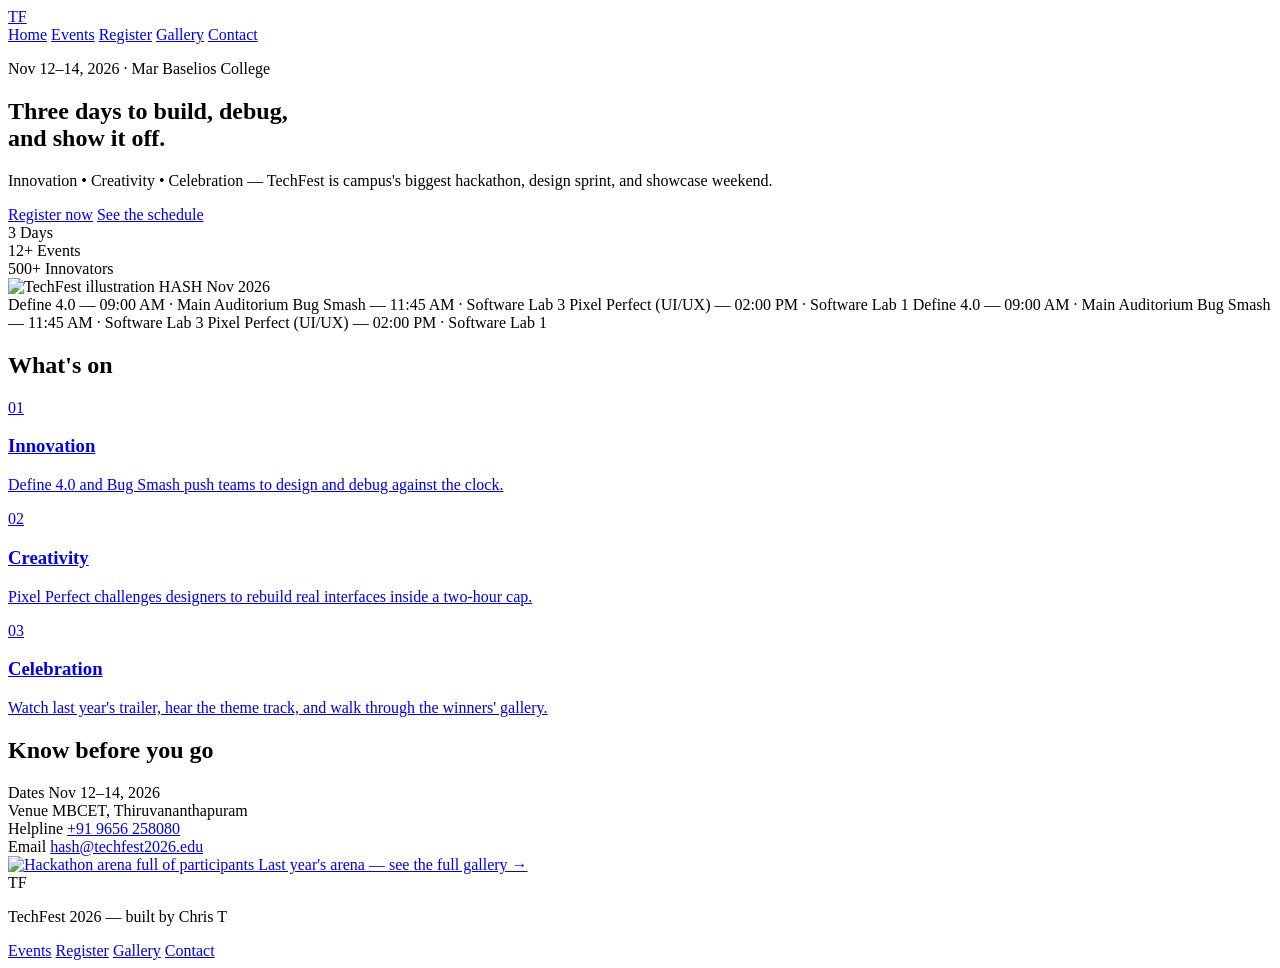
==== index.html @ 4d7309ef "Add files via upload" ====
<!DOCTYPE html>
<html lang="en">
<head>
  <meta charset="UTF-8" />
  <meta name="viewport" content="width=device-width, initial-scale=1.0" />
  <title>TechFest 2026</title>
  <link rel="stylesheet" href="css/style.css" />
</head>
<body>
  <div id="loader" class="loader" role="status" aria-live="polite">
    <div class="loader-mark">
      <svg viewBox="0 0 24 24" class="loader-svg" aria-hidden="true">
        <path d="M12 2 2 7l10 5 10-5-10-5Zm-10 10 10 5 10-5M2 12l10 5 10-5"></path>
      </svg>
    </div>
    <div class="loader-tag">TechFest 2026</div>
    <div class="loader-bar"><span class="loader-bar-fill"></span></div>
    <div class="loader-pct"><span class="loader-pct-num">0</span>%</div>
  </div>
  <script>document.documentElement.classList.add('is-loading');</script>

  <div class="container">
    <header class="topbar">
      <div class="brand">
        <a href="#" class="logo-link" aria-label="TechFest home">
          <span class="logo">TF</span>
        </a>
      </div>
      <nav class="nav-links">
        <a href="#home" class="active">Home</a>
        <a href="events.html">Events</a>
        <a href="register.html">Register</a>
        <a href="gallery.html">Gallery</a>
        <a href="contact.html">Contact</a>
      </nav>
    </header>

    <main>
      <section class="hero" id="home">
        <div class="hero-copy" data-reveal>
          <p class="eyebrow">Nov 12&ndash;14, 2026 &middot; Mar Baselios College</p>
          <h1>Three days to build, debug,<br />and show it off.</h1>
          <p class="hero-sub">Innovation &bull; Creativity &bull; Celebration &mdash; TechFest is campus's biggest hackathon, design sprint, and showcase weekend.</p>
          <div class="hero-cta">
            <a href="register.html" class="btn-stamp">Register now</a>
            <a href="events.html" class="btn-ghost">See the schedule</a>
          </div>
          <div class="hero-stats" data-reveal>
            <div class="stat">
              <span class="stat-num">3</span>
              <span class="stat-label">Days</span>
            </div>
            <div class="stat">
              <span class="stat-num">12+</span>
              <span class="stat-label">Events</span>
            </div>
            <div class="stat">
              <span class="stat-num">500+</span>
              <span class="stat-label">Innovators</span>
            </div>
          </div>
        </div>
        <div class="hero-art" data-reveal>
          <div class="hero-art-frame">
            <span class="frame-corner tl" aria-hidden="true"></span>
            <span class="frame-corner tr" aria-hidden="true"></span>
            <span class="frame-corner bl" aria-hidden="true"></span>
            <span class="frame-corner br" aria-hidden="true"></span>
            <div class="hero-art-texture" aria-hidden="true"></div>
            <img src="media/sampl.svg" alt="TechFest illustration" class="hero-logo" />
            <span class="hero-art-year">HASH</span>
            <span class="hero-art-tag">Nov 2026</span>
          </div>
        </div>
      </section>

      <section class="ticker" aria-label="Event schedule preview" data-reveal>
        <div class="ticker-track">
          <span>Define 4.0 &mdash; 09:00 AM &middot; Main Auditorium</span>
          <span>Bug Smash &mdash; 11:45 AM &middot; Software Lab 3</span>
          <span>Pixel Perfect (UI/UX) &mdash; 02:00 PM &middot; Software Lab 1</span>
          <span>Define 4.0 &mdash; 09:00 AM &middot; Main Auditorium</span>
          <span>Bug Smash &mdash; 11:45 AM &middot; Software Lab 3</span>
          <span>Pixel Perfect (UI/UX) &mdash; 02:00 PM &middot; Software Lab 1</span>
        </div>
      </section>

      <section class="placeholder-section" id="highlights">
        <h2 class="section-label" data-reveal>What's on</h2>
        <div class="pillar-grid">
          <a class="pillar" href="events.html" data-reveal>
            <span class="pillar-num">01</span>
            <h3>Innovation</h3>
            <p>Define 4.0 and Bug Smash push teams to design and debug against the clock.</p>
          </a>
          <a class="pillar" href="events.html" data-reveal>
            <span class="pillar-num">02</span>
            <h3>Creativity</h3>
            <p>Pixel Perfect challenges designers to rebuild real interfaces inside a two-hour cap.</p>
          </a>
          <a class="pillar" href="gallery.html" data-reveal>
            <span class="pillar-num">03</span>
            <h3>Celebration</h3>
            <p>Watch last year's trailer, hear the theme track, and walk through the winners' gallery.</p>
          </a>
        </div>
      </section>

      <section class="placeholder-section" id="announcements">
        <h2 class="section-label" data-reveal>Know before you go</h2>
        <div class="info-strip" data-reveal>
          <div class="info-item">
            <span class="info-label">Dates</span>
            <span class="info-value">Nov 12&ndash;14, 2026</span>
          </div>
          <div class="info-item">
            <span class="info-label">Venue</span>
            <span class="info-value">MBCET, Thiruvananthapuram</span>
          </div>
          <div class="info-item">
            <span class="info-label">Helpline</span>
            <span class="info-value"><a href="tel:+919656258080">+91 9656 258080</a></span>
          </div>
          <div class="info-item">
            <span class="info-label">Email</span>
            <span class="info-value"><a href="mailto:hash@techfest2026.edu">hash@techfest2026.edu</a></span>
          </div>
        </div>

        <a class="preview-card" href="gallery.html" data-reveal>
          <img src="image/event1.jpg" alt="Hackathon arena full of participants" />
          <span class="preview-caption">Last year's arena &mdash; see the full gallery &rarr;</span>
        </a>
      </section>
    </main>

    <footer id="contact" data-reveal>
      <div class="footer-row">
        <span class="logo logo--sm">TF</span>
        <p>TechFest 2026 &mdash; built by Chris T</p>
        <nav class="footer-links">
          <a href="events.html">Events</a>
          <a href="register.html">Register</a>
          <a href="gallery.html">Gallery</a>
          <a href="contact.html">Contact</a>
        </nav>
      </div>
    </footer>
  </div>

  <script>
    (function () {
      var reduceMotion = window.matchMedia('(prefers-reduced-motion: reduce)').matches;
      var loader = document.getElementById('loader');
      var fill = loader.querySelector('.loader-bar-fill');
      var pctNum = loader.querySelector('.loader-pct-num');
      var value = 0;

      function paint() {
        fill.style.width = value + '%';
        pctNum.textContent = Math.floor(value);
      }

      function bump() {
        if (value >= 92) return;
        value = Math.min(92, value + Math.random() * 16 + 5);
        paint();
        setTimeout(bump, reduceMotion ? 0 : 110 + Math.random() * 170);
      }
      bump();

      function finish() {
        value = 100;
        paint();
        setTimeout(function () {
          loader.classList.add('is-done');
          document.documentElement.classList.remove('is-loading');
          document.documentElement.classList.add('is-loaded');
          loader.addEventListener('transitionend', function handler() {
            loader.remove();
            loader.removeEventListener('transitionend', handler);
          });
          setTimeout(function () {
            if (loader.parentNode) loader.remove();
          }, 900);
        }, reduceMotion ? 0 : 250);
      }

      if (document.readyState === 'complete') {
        finish();
      } else {
        window.addEventListener('load', finish);
      }
      setTimeout(finish, 3200);
    })();

    (function () {
      var els = document.querySelectorAll('[data-reveal]');
      var reduceMotion = window.matchMedia('(prefers-reduced-motion: reduce)').matches;

      if (!('IntersectionObserver' in window) || reduceMotion) {
        els.forEach(function (el) { el.classList.add('is-visible'); });
        return;
      }

      var obs = new IntersectionObserver(function (entries) {
        entries.forEach(function (entry) {
          if (entry.isIntersecting) {
            entry.target.classList.add('is-visible');
            obs.unobserve(entry.target);
          }
        });
      }, { threshold: 0.15 });

      els.forEach(function (el) { obs.observe(el); });
    })();
  </script>
</body>
</html>
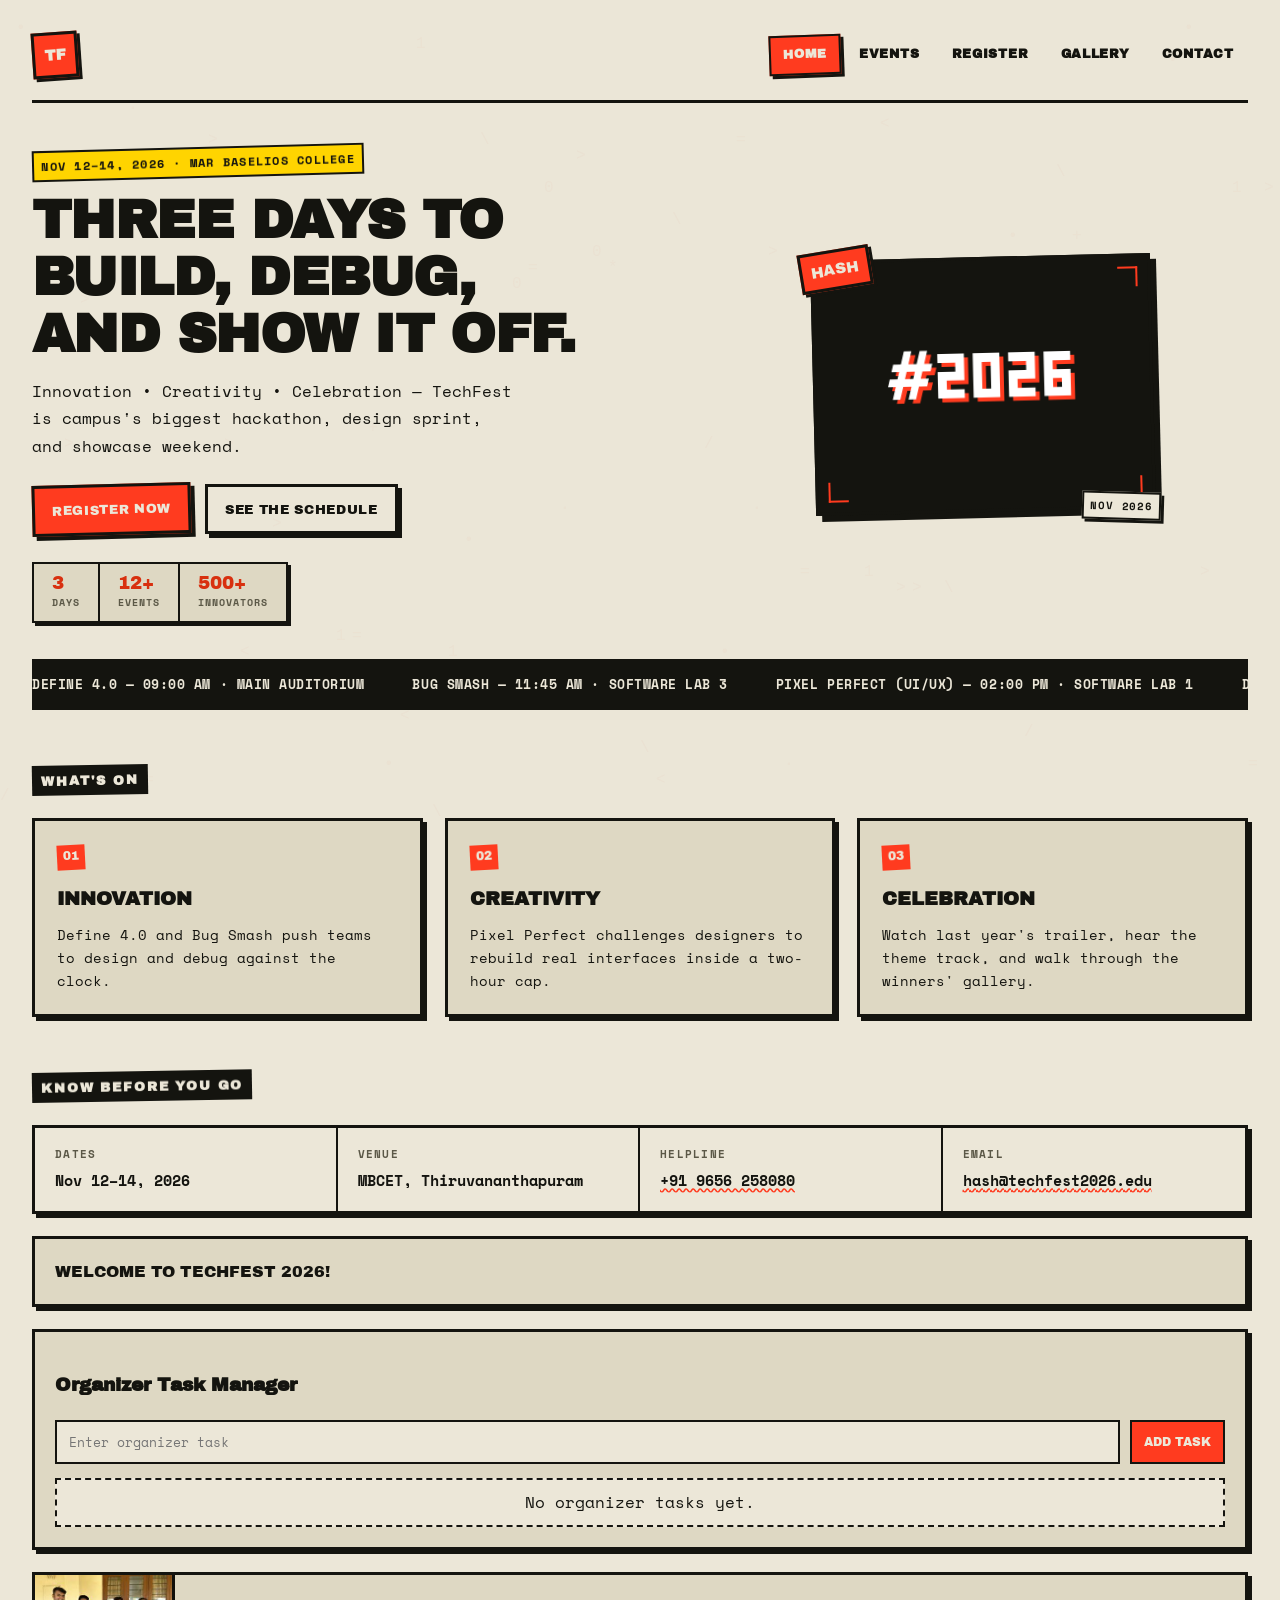
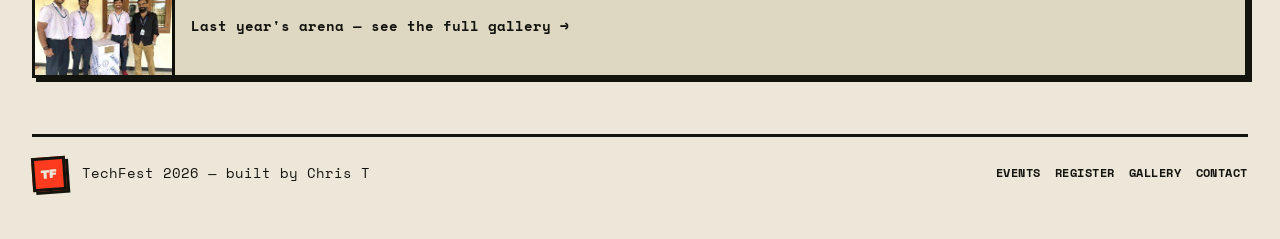
==== commit 25d59af3: "Add Experiment 2 enhancements Co-authored-by: Copilot <223556219+Copilot@users.noreply.github.com>" ====
--- a/index.html
+++ b/index.html
@@ -1,219 +1,233 @@
-<!DOCTYPE html>
-<html lang="en">
-<head>
-  <meta charset="UTF-8" />
-  <meta name="viewport" content="width=device-width, initial-scale=1.0" />
-  <title>TechFest 2026</title>
-  <link rel="stylesheet" href="css/style.css" />
-</head>
-<body>
-  <div id="loader" class="loader" role="status" aria-live="polite">
-    <div class="loader-mark">
-      <svg viewBox="0 0 24 24" class="loader-svg" aria-hidden="true">
-        <path d="M12 2 2 7l10 5 10-5-10-5Zm-10 10 10 5 10-5M2 12l10 5 10-5"></path>
-      </svg>
-    </div>
-    <div class="loader-tag">TechFest 2026</div>
-    <div class="loader-bar"><span class="loader-bar-fill"></span></div>
-    <div class="loader-pct"><span class="loader-pct-num">0</span>%</div>
-  </div>
-  <script>document.documentElement.classList.add('is-loading');</script>
-
-  <div class="container">
-    <header class="topbar">
-      <div class="brand">
-        <a href="#" class="logo-link" aria-label="TechFest home">
-          <span class="logo">TF</span>
-        </a>
-      </div>
-      <nav class="nav-links">
-        <a href="#home" class="active">Home</a>
-        <a href="events.html">Events</a>
-        <a href="register.html">Register</a>
-        <a href="gallery.html">Gallery</a>
-        <a href="contact.html">Contact</a>
-      </nav>
-    </header>
-
-    <main>
-      <section class="hero" id="home">
-        <div class="hero-copy" data-reveal>
-          <p class="eyebrow">Nov 12&ndash;14, 2026 &middot; Mar Baselios College</p>
-          <h1>Three days to build, debug,<br />and show it off.</h1>
-          <p class="hero-sub">Innovation &bull; Creativity &bull; Celebration &mdash; TechFest is campus's biggest hackathon, design sprint, and showcase weekend.</p>
-          <div class="hero-cta">
-            <a href="register.html" class="btn-stamp">Register now</a>
-            <a href="events.html" class="btn-ghost">See the schedule</a>
-          </div>
-          <div class="hero-stats" data-reveal>
-            <div class="stat">
-              <span class="stat-num">3</span>
-              <span class="stat-label">Days</span>
-            </div>
-            <div class="stat">
-              <span class="stat-num">12+</span>
-              <span class="stat-label">Events</span>
-            </div>
-            <div class="stat">
-              <span class="stat-num">500+</span>
-              <span class="stat-label">Innovators</span>
-            </div>
-          </div>
-        </div>
-        <div class="hero-art" data-reveal>
-          <div class="hero-art-frame">
-            <span class="frame-corner tl" aria-hidden="true"></span>
-            <span class="frame-corner tr" aria-hidden="true"></span>
-            <span class="frame-corner bl" aria-hidden="true"></span>
-            <span class="frame-corner br" aria-hidden="true"></span>
-            <div class="hero-art-texture" aria-hidden="true"></div>
-            <img src="media/sampl.svg" alt="TechFest illustration" class="hero-logo" />
-            <span class="hero-art-year">HASH</span>
-            <span class="hero-art-tag">Nov 2026</span>
-          </div>
-        </div>
-      </section>
-
-      <section class="ticker" aria-label="Event schedule preview" data-reveal>
-        <div class="ticker-track">
-          <span>Define 4.0 &mdash; 09:00 AM &middot; Main Auditorium</span>
-          <span>Bug Smash &mdash; 11:45 AM &middot; Software Lab 3</span>
-          <span>Pixel Perfect (UI/UX) &mdash; 02:00 PM &middot; Software Lab 1</span>
-          <span>Define 4.0 &mdash; 09:00 AM &middot; Main Auditorium</span>
-          <span>Bug Smash &mdash; 11:45 AM &middot; Software Lab 3</span>
-          <span>Pixel Perfect (UI/UX) &mdash; 02:00 PM &middot; Software Lab 1</span>
-        </div>
-      </section>
-
-      <section class="placeholder-section" id="highlights">
-        <h2 class="section-label" data-reveal>What's on</h2>
-        <div class="pillar-grid">
-          <a class="pillar" href="events.html" data-reveal>
-            <span class="pillar-num">01</span>
-            <h3>Innovation</h3>
-            <p>Define 4.0 and Bug Smash push teams to design and debug against the clock.</p>
-          </a>
-          <a class="pillar" href="events.html" data-reveal>
-            <span class="pillar-num">02</span>
-            <h3>Creativity</h3>
-            <p>Pixel Perfect challenges designers to rebuild real interfaces inside a two-hour cap.</p>
-          </a>
-          <a class="pillar" href="gallery.html" data-reveal>
-            <span class="pillar-num">03</span>
-            <h3>Celebration</h3>
-            <p>Watch last year's trailer, hear the theme track, and walk through the winners' gallery.</p>
-          </a>
-        </div>
-      </section>
-
-      <section class="placeholder-section" id="announcements">
-        <h2 class="section-label" data-reveal>Know before you go</h2>
-        <div class="info-strip" data-reveal>
-          <div class="info-item">
-            <span class="info-label">Dates</span>
-            <span class="info-value">Nov 12&ndash;14, 2026</span>
-          </div>
-          <div class="info-item">
-            <span class="info-label">Venue</span>
-            <span class="info-value">MBCET, Thiruvananthapuram</span>
-          </div>
-          <div class="info-item">
-            <span class="info-label">Helpline</span>
-            <span class="info-value"><a href="tel:+919656258080">+91 9656 258080</a></span>
-          </div>
-          <div class="info-item">
-            <span class="info-label">Email</span>
-            <span class="info-value"><a href="mailto:hash@techfest2026.edu">hash@techfest2026.edu</a></span>
-          </div>
-        </div>
-
-        <a class="preview-card" href="gallery.html" data-reveal>
-          <img src="image/event1.jpg" alt="Hackathon arena full of participants" />
-          <span class="preview-caption">Last year's arena &mdash; see the full gallery &rarr;</span>
-        </a>
-      </section>
-    </main>
-
-    <footer id="contact" data-reveal>
-      <div class="footer-row">
-        <span class="logo logo--sm">TF</span>
-        <p>TechFest 2026 &mdash; built by Chris T</p>
-        <nav class="footer-links">
-          <a href="events.html">Events</a>
-          <a href="register.html">Register</a>
-          <a href="gallery.html">Gallery</a>
-          <a href="contact.html">Contact</a>
-        </nav>
-      </div>
-    </footer>
-  </div>
-
-  <script>
-    (function () {
-      var reduceMotion = window.matchMedia('(prefers-reduced-motion: reduce)').matches;
-      var loader = document.getElementById('loader');
-      var fill = loader.querySelector('.loader-bar-fill');
-      var pctNum = loader.querySelector('.loader-pct-num');
-      var value = 0;
-
-      function paint() {
-        fill.style.width = value + '%';
-        pctNum.textContent = Math.floor(value);
-      }
-
-      function bump() {
-        if (value >= 92) return;
-        value = Math.min(92, value + Math.random() * 16 + 5);
-        paint();
-        setTimeout(bump, reduceMotion ? 0 : 110 + Math.random() * 170);
-      }
-      bump();
-
-      function finish() {
-        value = 100;
-        paint();
-        setTimeout(function () {
-          loader.classList.add('is-done');
-          document.documentElement.classList.remove('is-loading');
-          document.documentElement.classList.add('is-loaded');
-          loader.addEventListener('transitionend', function handler() {
-            loader.remove();
-            loader.removeEventListener('transitionend', handler);
-          });
-          setTimeout(function () {
-            if (loader.parentNode) loader.remove();
-          }, 900);
-        }, reduceMotion ? 0 : 250);
-      }
-
-      if (document.readyState === 'complete') {
-        finish();
-      } else {
-        window.addEventListener('load', finish);
-      }
-      setTimeout(finish, 3200);
-    })();
-
-    (function () {
-      var els = document.querySelectorAll('[data-reveal]');
-      var reduceMotion = window.matchMedia('(prefers-reduced-motion: reduce)').matches;
-
-      if (!('IntersectionObserver' in window) || reduceMotion) {
-        els.forEach(function (el) { el.classList.add('is-visible'); });
-        return;
-      }
-
-      var obs = new IntersectionObserver(function (entries) {
-        entries.forEach(function (entry) {
-          if (entry.isIntersecting) {
-            entry.target.classList.add('is-visible');
-            obs.unobserve(entry.target);
-          }
-        });
-      }, { threshold: 0.15 });
-
-      els.forEach(function (el) { obs.observe(el); });
-    })();
-  </script>
-</body>
+<!DOCTYPE html>
+<html lang="en">
+<head>
+  <meta charset="UTF-8" />
+  <meta name="viewport" content="width=device-width, initial-scale=1.0" />
+  <title>TechFest 2026</title>
+  <link rel="stylesheet" href="css/style.css" />
+</head>
+<body>
+  <div id="loader" class="loader" role="status" aria-live="polite">
+    <div class="loader-mark">
+      <svg viewBox="0 0 24 24" class="loader-svg" aria-hidden="true">
+        <path d="M12 2 2 7l10 5 10-5-10-5Zm-10 10 10 5 10-5M2 12l10 5 10-5"></path>
+      </svg>
+    </div>
+    <div class="loader-tag">TechFest 2026</div>
+    <div class="loader-bar"><span class="loader-bar-fill"></span></div>
+    <div class="loader-pct"><span class="loader-pct-num">0</span>%</div>
+  </div>
+  <script>document.documentElement.classList.add('is-loading');</script>
+
+  <div class="container">
+    <header class="topbar">
+      <div class="brand">
+        <a href="#" class="logo-link" aria-label="TechFest home">
+          <span class="logo">TF</span>
+        </a>
+      </div>
+      <nav class="nav-links">
+        <a href="#home" class="active">Home</a>
+        <a href="events.html">Events</a>
+        <a href="register.html">Register</a>
+        <a href="gallery.html">Gallery</a>
+        <a href="contact.html">Contact</a>
+      </nav>
+    </header>
+
+    <main>
+      <section class="hero" id="home">
+        <div class="hero-copy" data-reveal>
+          <p class="eyebrow">Nov 12&ndash;14, 2026 &middot; Mar Baselios College</p>
+          <h1>Three days to build, debug,<br />and show it off.</h1>
+          <p class="hero-sub">Innovation &bull; Creativity &bull; Celebration &mdash; TechFest is campus's biggest hackathon, design sprint, and showcase weekend.</p>
+          <div class="hero-cta">
+            <a href="register.html" class="btn-stamp">Register now</a>
+            <a href="events.html" class="btn-ghost">See the schedule</a>
+          </div>
+          <div class="hero-stats" data-reveal>
+            <div class="stat">
+              <span class="stat-num">3</span>
+              <span class="stat-label">Days</span>
+            </div>
+            <div class="stat">
+              <span class="stat-num">12+</span>
+              <span class="stat-label">Events</span>
+            </div>
+            <div class="stat">
+              <span class="stat-num">500+</span>
+              <span class="stat-label">Innovators</span>
+            </div>
+          </div>
+        </div>
+        <div class="hero-art" data-reveal>
+          <div class="hero-art-frame">
+            <span class="frame-corner tl" aria-hidden="true"></span>
+            <span class="frame-corner tr" aria-hidden="true"></span>
+            <span class="frame-corner bl" aria-hidden="true"></span>
+            <span class="frame-corner br" aria-hidden="true"></span>
+            <div class="hero-art-texture" aria-hidden="true"></div>
+            <img src="media/sampl.svg" alt="TechFest illustration" class="hero-logo" />
+            <span class="hero-art-year">HASH</span>
+            <span class="hero-art-tag">Nov 2026</span>
+          </div>
+        </div>
+      </section>
+
+      <section class="ticker" aria-label="Event schedule preview" data-reveal>
+        <div class="ticker-track">
+          <span>Define 4.0 &mdash; 09:00 AM &middot; Main Auditorium</span>
+          <span>Bug Smash &mdash; 11:45 AM &middot; Software Lab 3</span>
+          <span>Pixel Perfect (UI/UX) &mdash; 02:00 PM &middot; Software Lab 1</span>
+          <span>Define 4.0 &mdash; 09:00 AM &middot; Main Auditorium</span>
+          <span>Bug Smash &mdash; 11:45 AM &middot; Software Lab 3</span>
+          <span>Pixel Perfect (UI/UX) &mdash; 02:00 PM &middot; Software Lab 1</span>
+        </div>
+      </section>
+
+      <section class="placeholder-section" id="highlights">
+        <h2 class="section-label" data-reveal>What's on</h2>
+        <div class="pillar-grid">
+          <a class="pillar" href="events.html" data-reveal>
+            <span class="pillar-num">01</span>
+            <h3>Innovation</h3>
+            <p>Define 4.0 and Bug Smash push teams to design and debug against the clock.</p>
+          </a>
+          <a class="pillar" href="events.html" data-reveal>
+            <span class="pillar-num">02</span>
+            <h3>Creativity</h3>
+            <p>Pixel Perfect challenges designers to rebuild real interfaces inside a two-hour cap.</p>
+          </a>
+          <a class="pillar" href="gallery.html" data-reveal>
+            <span class="pillar-num">03</span>
+            <h3>Celebration</h3>
+            <p>Watch last year's trailer, hear the theme track, and walk through the winners' gallery.</p>
+          </a>
+        </div>
+      </section>
+
+      <section class="placeholder-section" id="announcements">
+        <h2 class="section-label" data-reveal>Know before you go</h2>
+        <div class="info-strip" data-reveal>
+          <div class="info-item">
+            <span class="info-label">Dates</span>
+            <span class="info-value">Nov 12&ndash;14, 2026</span>
+          </div>
+          <div class="info-item">
+            <span class="info-label">Venue</span>
+            <span class="info-value">MBCET, Thiruvananthapuram</span>
+          </div>
+          <div class="info-item">
+            <span class="info-label">Helpline</span>
+            <span class="info-value"><a href="tel:+919656258080">+91 9656 258080</a></span>
+          </div>
+          <div class="info-item">
+            <span class="info-label">Email</span>
+            <span class="info-value"><a href="mailto:hash@techfest2026.edu">hash@techfest2026.edu</a></span>
+          </div>
+        </div>
+
+        <div class="welcome-card" data-reveal>
+          <p id="welcomeMessage" class="welcome-message">Welcome to TechFest 2026!</p>
+        </div>
+
+        <section class="task-manager" id="taskManager" data-reveal>
+          <h3>Organizer Task Manager</h3>
+          <div class="task-input-row">
+            <input type="text" id="taskInput" placeholder="Enter organizer task" />
+            <button type="button" id="addTask">Add Task</button>
+          </div>
+          <ul id="taskList" class="task-list"></ul>
+        </section>
+
+        <a class="preview-card" href="gallery.html" data-reveal>
+          <img src="image/event1.jpg" alt="Hackathon arena full of participants" />
+          <span class="preview-caption">Last year's arena &mdash; see the full gallery &rarr;</span>
+        </a>
+      </section>
+    </main>
+
+    <footer id="contact" data-reveal>
+      <div class="footer-row">
+        <span class="logo logo--sm">TF</span>
+        <p>TechFest 2026 &mdash; built by Chris T</p>
+        <nav class="footer-links">
+          <a href="events.html">Events</a>
+          <a href="register.html">Register</a>
+          <a href="gallery.html">Gallery</a>
+          <a href="contact.html">Contact</a>
+        </nav>
+      </div>
+    </footer>
+  </div>
+
+  <script src="js/app.js"></script>
+  <script>
+    (function () {
+      var reduceMotion = window.matchMedia('(prefers-reduced-motion: reduce)').matches;
+      var loader = document.getElementById('loader');
+      var fill = loader.querySelector('.loader-bar-fill');
+      var pctNum = loader.querySelector('.loader-pct-num');
+      var value = 0;
+
+      function paint() {
+        fill.style.width = value + '%';
+        pctNum.textContent = Math.floor(value);
+      }
+
+      function bump() {
+        if (value >= 92) return;
+        value = Math.min(92, value + Math.random() * 16 + 5);
+        paint();
+        setTimeout(bump, reduceMotion ? 0 : 110 + Math.random() * 170);
+      }
+      bump();
+
+      function finish() {
+        value = 100;
+        paint();
+        setTimeout(function () {
+          loader.classList.add('is-done');
+          document.documentElement.classList.remove('is-loading');
+          document.documentElement.classList.add('is-loaded');
+          loader.addEventListener('transitionend', function handler() {
+            loader.remove();
+            loader.removeEventListener('transitionend', handler);
+          });
+          setTimeout(function () {
+            if (loader.parentNode) loader.remove();
+          }, 900);
+        }, reduceMotion ? 0 : 250);
+      }
+
+      if (document.readyState === 'complete') {
+        finish();
+      } else {
+        window.addEventListener('load', finish);
+      }
+      setTimeout(finish, 3200);
+    })();
+
+    (function () {
+      var els = document.querySelectorAll('[data-reveal]');
+      var reduceMotion = window.matchMedia('(prefers-reduced-motion: reduce)').matches;
+
+      if (!('IntersectionObserver' in window) || reduceMotion) {
+        els.forEach(function (el) { el.classList.add('is-visible'); });
+        return;
+      }
+
+      var obs = new IntersectionObserver(function (entries) {
+        entries.forEach(function (entry) {
+          if (entry.isIntersecting) {
+            entry.target.classList.add('is-visible');
+            obs.unobserve(entry.target);
+          }
+        });
+      }, { threshold: 0.15 });
+
+      els.forEach(function (el) { obs.observe(el); });
+    })();
+  </script>
+</body>
 </html>
--- a/css/style.css
+++ b/css/style.css
@@ -0,0 +1,990 @@
+@import url("https://fonts.googleapis.com/css2?family=Archivo+Black&family=Space+Mono:wght@400;700&display=swap");
+
+/* ============================================
+   TOKENS — bold minimalism, imperfect print/poster system
+   paper + ink + one loud accent, everything else restrained
+   ============================================ */
+:root {
+  --paper: #ece7d8;
+  --paper-dim: #ded8c3;
+  --ink: #14140f;
+  --accent: #ff3b1f;
+  --accent-dim: #d8300f;
+  --mark: #ffd400;
+  --shadow-hard: 6px 6px 0 var(--ink);
+  --shadow-hard-sm: 4px 4px 0 var(--ink);
+  --shadow-hard-xs: 3px 3px 0 var(--ink);
+}
+
+* {
+  box-sizing: border-box;
+}
+
+html.is-loading {
+  overflow: hidden;
+}
+
+body {
+  margin: 0;
+  position: relative;
+  overflow-x: hidden;
+  font-family: "Space Mono", "Courier New", monospace;
+  color: var(--ink);
+  background: var(--paper);
+  background-image: radial-gradient(var(--ink) 0.6px, transparent 0.6px);
+  background-size: 14px 14px;
+  background-position: -6px -6px;
+  line-height: 1.6;
+}
+
+h1, h2, h3, .brand, .logo, .nav-links a {
+  font-family: "Archivo Black", "Space Grotesk", sans-serif;
+}
+
+a {
+  outline-offset: 3px;
+}
+
+*:focus-visible {
+  outline: 3px solid var(--accent);
+  outline-offset: 2px;
+}
+
+#glyphMatrixBackground {
+  position: fixed;
+  inset: 0;
+  width: 100%;
+  height: 100%;
+  z-index: 0;
+  pointer-events: none;
+  opacity: 0.16;
+}
+
+.container {
+  position: relative;
+  z-index: 1;
+  width: 100%;
+  min-height: 100vh;
+  padding: 24px 32px 48px;
+}
+
+.topbar {
+  display: flex;
+  justify-content: space-between;
+  align-items: center;
+  gap: 20px;
+  padding: 8px 0 22px;
+  border-bottom: 3px solid var(--ink);
+  margin-bottom: 8px;
+}
+
+.brand {
+  display: flex;
+  align-items: center;
+}
+
+.logo-link {
+  text-decoration: none;
+}
+
+.logo {
+  display: inline-flex;
+  justify-content: center;
+  align-items: center;
+  width: 46px;
+  height: 46px;
+  background: var(--accent);
+  border: 3px solid var(--ink);
+  color: var(--paper);
+  font-weight: 900;
+  font-size: 0.95rem;
+  transform: rotate(-4deg);
+  box-shadow: var(--shadow-hard-xs);
+}
+
+.logo--sm {
+  width: 34px;
+  height: 34px;
+  font-size: 0.72rem;
+}
+
+.nav-links {
+  display: flex;
+  gap: 4px;
+  flex-wrap: wrap;
+}
+
+.nav-links a {
+  color: var(--ink);
+  text-decoration: none;
+  font-weight: 700;
+  font-size: 0.78rem;
+  letter-spacing: 0.06em;
+  text-transform: uppercase;
+  padding: 8px 12px;
+  border: 2px solid transparent;
+  transition: transform 0.15s ease, background 0.15s ease, border-color 0.15s ease;
+}
+
+.nav-links a:hover {
+  border-color: var(--ink);
+  transform: translate(-2px, -2px);
+  box-shadow: var(--shadow-hard-xs);
+}
+
+.nav-links a.active {
+  background: var(--accent);
+  color: var(--paper);
+  border-color: var(--ink);
+  transform: rotate(-2deg);
+  box-shadow: var(--shadow-hard-xs);
+}
+
+/* ============================================
+   LOADER — the signature stamp, drawn then torn away
+   ============================================ */
+.loader {
+  position: fixed;
+  inset: 0;
+  z-index: 999;
+  display: flex;
+  flex-direction: column;
+  align-items: center;
+  justify-content: center;
+  gap: 18px;
+  background: var(--paper);
+  background-image: radial-gradient(var(--ink) 0.6px, transparent 0.6px);
+  background-size: 14px 14px;
+  transition: transform 0.65s cubic-bezier(0.6, 0, 0.2, 1), opacity 0.5s ease 0.15s;
+}
+
+.loader.is-done {
+  transform: translateY(-100%) rotate(-1.5deg) scale(1.02);
+  opacity: 0;
+  pointer-events: none;
+}
+
+.loader-mark {
+  width: 84px;
+  height: 84px;
+  display: flex;
+  align-items: center;
+  justify-content: center;
+  border: 3px solid var(--ink);
+  background: var(--paper-dim);
+  box-shadow: var(--shadow-hard-sm);
+  transform: rotate(-3deg);
+}
+
+.loader-svg {
+  width: 46px;
+  height: 46px;
+  fill: none;
+  stroke: var(--ink);
+  stroke-width: 1.6;
+  stroke-linecap: round;
+  stroke-linejoin: round;
+}
+
+.loader-svg path {
+  stroke-dasharray: 300;
+  stroke-dashoffset: 300;
+  animation: draw-logo 1.3s ease forwards infinite;
+}
+
+@keyframes draw-logo {
+  0% {
+    stroke-dashoffset: 300;
+    stroke: var(--ink);
+  }
+  55% {
+    stroke-dashoffset: 0;
+    stroke: var(--accent);
+  }
+  100% {
+    stroke-dashoffset: 0;
+    stroke: var(--ink);
+  }
+}
+
+.loader-tag {
+  font-family: "Archivo Black", sans-serif;
+  font-size: 0.85rem;
+  letter-spacing: 0.1em;
+  text-transform: uppercase;
+  background: var(--ink);
+  color: var(--paper);
+  padding: 0.4em 0.7em;
+  transform: rotate(1.5deg);
+}
+
+.loader-bar {
+  width: 200px;
+  height: 14px;
+  border: 2px solid var(--ink);
+  background: var(--paper);
+  box-shadow: var(--shadow-hard-xs);
+  overflow: hidden;
+}
+
+.loader-bar-fill {
+  display: block;
+  height: 100%;
+  width: 0%;
+  background: var(--accent);
+  background-image: repeating-linear-gradient(45deg, rgba(20,20,15,0.12) 0 6px, transparent 6px 12px);
+  transition: width 0.18s ease-out;
+}
+
+.loader-pct {
+  font-size: 0.78rem;
+  font-weight: 700;
+  letter-spacing: 0.08em;
+}
+
+/* ============================================
+   HOME — hero as a two-part poster
+   ============================================ */
+.hero {
+  display: flex;
+  align-items: center;
+  gap: 40px;
+  min-height: 58vh;
+  padding: 36px 0;
+}
+
+.hero-copy {
+  flex: 1.1;
+  min-width: 0;
+  opacity: 0;
+  transform: translateY(16px);
+  transition: opacity 0.6s ease, transform 0.6s ease;
+}
+
+.hero-copy.is-visible {
+  opacity: 1;
+  transform: translateY(0);
+}
+
+.eyebrow {
+  display: inline-block;
+  margin: 0 0 14px;
+  font-size: 0.78rem;
+  font-weight: 700;
+  letter-spacing: 0.1em;
+  text-transform: uppercase;
+  background: var(--mark);
+  border: 2px solid var(--ink);
+  padding: 0.3em 0.6em;
+  transform: rotate(-1.5deg);
+}
+
+.hero h1 {
+  margin: 0 0 16px;
+  font-size: clamp(2.1rem, 4.4vw, 3.4rem);
+  line-height: 1.04;
+  letter-spacing: -0.01em;
+  text-transform: uppercase;
+}
+
+.hero-sub {
+  margin: 0 0 24px;
+  max-width: 480px;
+  font-size: 1rem;
+  line-height: 1.7;
+}
+
+.hero-cta {
+  display: flex;
+  flex-wrap: wrap;
+  gap: 14px;
+}
+
+.btn-stamp,
+.btn-ghost {
+  display: inline-flex;
+  align-items: center;
+  gap: 8px;
+  font-family: "Archivo Black", sans-serif;
+  font-size: 0.82rem;
+  text-transform: uppercase;
+  letter-spacing: 0.05em;
+  text-decoration: none;
+  padding: 0.9em 1.3em;
+  border: 3px solid var(--ink);
+  transition: transform 0.15s ease, box-shadow 0.15s ease;
+}
+
+.btn-stamp {
+  background: var(--accent);
+  color: var(--paper);
+  box-shadow: var(--shadow-hard-sm);
+  transform: rotate(-1.5deg);
+}
+
+.btn-stamp:hover {
+  transform: rotate(0deg) translate(2px, 2px);
+  box-shadow: var(--shadow-hard-xs);
+}
+
+.btn-ghost {
+  background: transparent;
+  color: var(--ink);
+  box-shadow: var(--shadow-hard-sm);
+}
+
+.btn-ghost:hover {
+  transform: translate(2px, 2px);
+  box-shadow: var(--shadow-hard-xs);
+  background: var(--paper-dim);
+}
+
+.hero-stats {
+  display: flex;
+  gap: 0;
+  margin-top: 28px;
+  border: 2px solid var(--ink);
+  width: fit-content;
+  background: var(--paper-dim);
+  box-shadow: var(--shadow-hard-xs);
+  opacity: 0;
+  transform: translateY(14px);
+  transition: opacity 0.5s ease 0.15s, transform 0.5s ease 0.15s;
+}
+
+.hero-stats.is-visible {
+  opacity: 1;
+  transform: translateY(0);
+}
+
+.stat {
+  display: flex;
+  flex-direction: column;
+  gap: 2px;
+  padding: 10px 18px;
+  border-right: 2px solid var(--ink);
+}
+
+.stat:last-child {
+  border-right: none;
+}
+
+.stat-num {
+  font-family: "Archivo Black", sans-serif;
+  font-size: 1.15rem;
+  line-height: 1;
+  color: var(--accent-dim);
+}
+
+.stat-label {
+  font-size: 0.62rem;
+  font-weight: 700;
+  letter-spacing: 0.1em;
+  text-transform: uppercase;
+  color: #5b5847;
+}
+
+/* ============================================
+   HERO ART — logo staged as a lit HUD badge, not a flat
+   sticker on paper. Ink field so the white mark actually
+   pops, plus registration-mark corners and a floating glow.
+   ============================================ */
+.hero-art {
+  flex: 0.9;
+  display: flex;
+  justify-content: center;
+  align-items: center;
+  opacity: 0;
+  transform: translateY(16px);
+  transition: opacity 0.6s ease, transform 0.6s ease;
+}
+
+.hero-art.is-visible {
+  opacity: 1;
+  transform: translateY(0);
+}
+
+.hero-art-frame {
+  position: relative;
+  width: 100%;
+  max-width: 340px;
+  aspect-ratio: 4 / 3;
+  display: flex;
+  align-items: center;
+  justify-content: center;
+  background: var(--ink);
+  border: 3px solid var(--ink);
+  box-shadow: var(--shadow-hard);
+  transform: rotate(-1.4deg);
+  transition: transform 0.35s ease, box-shadow 0.35s ease;
+}
+
+.hero-art-frame:hover {
+  transform: rotate(0deg);
+  box-shadow: 10px 10px 0 var(--accent);
+}
+
+.hero-art-texture {
+  position: absolute;
+  inset: 0;
+  z-index: 0;
+  background-image: radial-gradient(var(--paper) 0.7px, transparent 0.7px);
+  background-size: 14px 14px;
+  background-position: -6px -6px;
+  opacity: 0.14;
+}
+
+.frame-corner {
+  position: absolute;
+  width: 20px;
+  height: 20px;
+  border: 2px solid var(--accent);
+  z-index: 2;
+}
+
+.frame-corner.tl {
+  top: 10px;
+  left: 10px;
+  border-right: none;
+  border-bottom: none;
+}
+
+.frame-corner.tr {
+  top: 10px;
+  right: 10px;
+  border-left: none;
+  border-bottom: none;
+}
+
+.frame-corner.bl {
+  bottom: 10px;
+  left: 10px;
+  border-right: none;
+  border-top: none;
+}
+
+.frame-corner.br {
+  bottom: 10px;
+  right: 10px;
+  border-left: none;
+  border-top: none;
+}
+
+.hero-logo {
+  position: relative;
+  z-index: 1;
+  width: min(58%, 210px);
+  max-width: 100%;
+  filter: drop-shadow(4px 4px 0 var(--accent));
+}
+
+.hero-art-year {
+  position: absolute;
+  top: -14px;
+  left: -14px;
+  z-index: 3;
+  font-family: "Archivo Black", sans-serif;
+  font-size: 0.95rem;
+  background: var(--accent);
+  color: var(--paper);
+  border: 3px solid var(--ink);
+  padding: 0.32em 0.55em;
+  transform: rotate(-8deg);
+  box-shadow: var(--shadow-hard-xs);
+}
+
+.hero-art-tag {
+  position: absolute;
+  bottom: -14px;
+  right: -8px;
+  z-index: 3;
+  font-size: 0.66rem;
+  font-weight: 700;
+  letter-spacing: 0.08em;
+  text-transform: uppercase;
+  background: var(--paper);
+  color: var(--ink);
+  border: 2px solid var(--ink);
+  padding: 0.35em 0.6em;
+  transform: rotate(3deg);
+  box-shadow: var(--shadow-hard-xs);
+}
+
+/* ============================================
+   TICKER — a live-feeling strip pulled from the schedule
+   ============================================ */
+.ticker {
+  overflow: hidden;
+  border-top: 3px solid var(--ink);
+  border-bottom: 3px solid var(--ink);
+  background: var(--ink);
+  padding: 12px 0;
+  opacity: 0;
+  transition: opacity 0.6s ease;
+}
+
+.ticker.is-visible {
+  opacity: 1;
+}
+
+.ticker-track {
+  display: flex;
+  width: max-content;
+  gap: 48px;
+  animation: ticker-scroll 22s linear infinite;
+}
+
+.ticker:hover .ticker-track {
+  animation-play-state: paused;
+}
+
+.ticker-track span {
+  color: var(--paper);
+  font-size: 0.82rem;
+  font-weight: 700;
+  letter-spacing: 0.04em;
+  text-transform: uppercase;
+  white-space: nowrap;
+}
+
+@keyframes ticker-scroll {
+  from {
+    transform: translateX(0);
+  }
+  to {
+    transform: translateX(-50%);
+  }
+}
+
+/* ============================================
+   SECTIONS — highlights + announcements, built from real content
+   ============================================ */
+.placeholder-section {
+  min-height: 0;
+  margin-top: 56px;
+}
+
+.section-label {
+  display: inline-block;
+  margin: 0 0 22px;
+  font-size: 0.82rem;
+  letter-spacing: 0.14em;
+  text-transform: uppercase;
+  background: var(--ink);
+  color: var(--paper);
+  padding: 0.35em 0.7em;
+  transform: rotate(-1deg);
+  opacity: 0;
+  transform-origin: left center;
+  transition: opacity 0.5s ease;
+}
+
+.section-label.is-visible {
+  opacity: 1;
+}
+
+.pillar-grid {
+  display: grid;
+  grid-template-columns: repeat(3, 1fr);
+  gap: 22px;
+}
+
+.pillar {
+  display: block;
+  background: var(--paper-dim);
+  border: 3px solid var(--ink);
+  padding: 22px;
+  text-decoration: none;
+  color: var(--ink);
+  box-shadow: var(--shadow-hard-sm);
+  opacity: 0;
+  transform: translateY(18px);
+  transition: opacity 0.5s ease, transform 0.5s ease, box-shadow 0.15s ease;
+}
+
+.pillar.is-visible {
+  opacity: 1;
+  transform: translateY(0);
+}
+
+.pillar:nth-child(1) {
+  transition-delay: 0s;
+}
+
+.pillar:nth-child(2) {
+  transition-delay: 0.1s;
+}
+
+.pillar:nth-child(3) {
+  transition-delay: 0.2s;
+}
+
+.pillar:hover {
+  transform: translate(-3px, -3px);
+  box-shadow: 8px 8px 0 var(--accent);
+}
+
+.pillar-num {
+  display: inline-block;
+  font-family: "Archivo Black", sans-serif;
+  font-size: 0.78rem;
+  background: var(--accent);
+  color: var(--paper);
+  padding: 0.2em 0.5em;
+  margin-bottom: 14px;
+  transform: rotate(-3deg);
+}
+
+.pillar h3 {
+  margin: 0 0 8px;
+  font-size: 1.2rem;
+  text-transform: uppercase;
+}
+
+.pillar p {
+  margin: 0;
+  font-size: 0.9rem;
+  line-height: 1.6;
+}
+
+.info-strip {
+  display: grid;
+  grid-template-columns: repeat(4, 1fr);
+  border: 3px solid var(--ink);
+  box-shadow: var(--shadow-hard-sm);
+  background: var(--paper);
+  opacity: 0;
+  transform: translateY(18px);
+  transition: opacity 0.5s ease, transform 0.5s ease;
+}
+
+.info-strip.is-visible {
+  opacity: 1;
+  transform: translateY(0);
+}
+
+.info-item {
+  padding: 18px 20px;
+  border-right: 2px solid var(--ink);
+  display: flex;
+  flex-direction: column;
+  gap: 6px;
+}
+
+.info-item:last-child {
+  border-right: none;
+}
+
+.info-label {
+  font-size: 0.66rem;
+  font-weight: 700;
+  letter-spacing: 0.12em;
+  text-transform: uppercase;
+  color: #5b5847;
+}
+
+.info-value {
+  font-size: 0.92rem;
+  font-weight: 700;
+}
+
+.info-value a {
+  color: inherit;
+  text-decoration: underline;
+  text-decoration-style: wavy;
+  text-decoration-color: var(--accent);
+}
+
+.preview-card {
+  display: flex;
+  align-items: center;
+  gap: 16px;
+  margin-top: 22px;
+  border: 3px solid var(--ink);
+  background: var(--paper-dim);
+  text-decoration: none;
+  color: var(--ink);
+  overflow: hidden;
+  box-shadow: var(--shadow-hard-sm);
+  opacity: 0;
+  transform: translateY(18px);
+  transition: opacity 0.5s ease 0.1s, transform 0.5s ease 0.1s, box-shadow 0.15s ease;
+}
+
+.preview-card.is-visible {
+  opacity: 1;
+  transform: translateY(0);
+}
+
+.preview-card:hover {
+  box-shadow: 8px 8px 0 var(--accent);
+  transform: translate(-3px, -3px);
+}
+
+.preview-card img {
+  width: 140px;
+  height: 100px;
+  object-fit: cover;
+  border-right: 3px solid var(--ink);
+  filter: grayscale(15%) contrast(1.05);
+  flex-shrink: 0;
+}
+
+.preview-caption {
+  font-weight: 700;
+  font-size: 0.9rem;
+  padding-right: 16px;
+}
+
+/* ============================================
+   TASKS + WELCOME
+   ============================================ */
+.welcome-card,
+.task-manager {
+  margin-top: 22px;
+  border: 3px solid var(--ink);
+  background: var(--paper-dim);
+  padding: 20px;
+  box-shadow: var(--shadow-hard-sm);
+}
+
+.welcome-message {
+  margin: 0;
+  font-family: "Archivo Black", sans-serif;
+  font-size: 1rem;
+  text-transform: uppercase;
+}
+
+.task-input-row {
+  display: flex;
+  gap: 10px;
+  margin-top: 12px;
+  flex-wrap: wrap;
+}
+
+.task-input-row input {
+  flex: 1;
+  min-width: 220px;
+  border: 2px solid var(--ink);
+  padding: 10px 12px;
+  font-family: inherit;
+  background: var(--paper);
+}
+
+.task-input-row button,
+.task-delete,
+.task-toggle {
+  border: 2px solid var(--ink);
+  background: var(--accent);
+  color: var(--paper);
+  padding: 10px 12px;
+  cursor: pointer;
+  font-family: "Archivo Black", sans-serif;
+  font-size: 0.75rem;
+  text-transform: uppercase;
+}
+
+.task-list {
+  list-style: none;
+  padding: 0;
+  margin: 14px 0 0;
+  display: flex;
+  flex-direction: column;
+  gap: 10px;
+}
+
+.task-item {
+  display: flex;
+  align-items: center;
+  gap: 10px;
+  border: 2px solid var(--ink);
+  padding: 10px 12px;
+  background: var(--paper);
+}
+
+.task-item.completed .task-text {
+  text-decoration: line-through;
+  color: #6f6a55;
+}
+
+.task-toggle {
+  width: 22px;
+  height: 22px;
+  padding: 0;
+  background: var(--paper-dim);
+  color: var(--ink);
+}
+
+.task-item.completed .task-toggle {
+  background: var(--accent);
+  color: var(--paper);
+}
+
+.task-delete {
+  margin-left: auto;
+  background: var(--ink);
+}
+
+.task-empty {
+  border: 2px dashed var(--ink);
+  padding: 10px 12px;
+  text-align: center;
+  background: var(--paper);
+}
+
+/* ============================================
+   FOOTER
+   ============================================ */
+footer {
+  min-height: 40px;
+  border-top: 3px solid var(--ink);
+  margin-top: 56px;
+  padding-top: 20px;
+  opacity: 0;
+  transform: translateY(12px);
+  transition: opacity 0.5s ease, transform 0.5s ease;
+}
+
+footer.is-visible {
+  opacity: 1;
+  transform: translateY(0);
+}
+
+.footer-row {
+  display: flex;
+  align-items: center;
+  gap: 16px;
+  flex-wrap: wrap;
+}
+
+.footer-row p {
+  margin: 0;
+  font-size: 0.85rem;
+  flex: 1;
+  min-width: 200px;
+}
+
+.footer-links {
+  display: flex;
+  gap: 14px;
+  flex-wrap: wrap;
+}
+
+.footer-links a {
+  color: var(--ink);
+  font-size: 0.78rem;
+  font-weight: 700;
+  text-transform: uppercase;
+  letter-spacing: 0.04em;
+  text-decoration: none;
+  border-bottom: 2px solid transparent;
+}
+
+.footer-links a:hover {
+  border-color: var(--accent);
+}
+
+@media (prefers-reduced-motion: reduce) {
+  .loader-svg path {
+    animation: none;
+    stroke-dashoffset: 0;
+    stroke: var(--ink);
+  }
+
+  .ticker-track {
+    animation: none;
+  }
+
+  .loader,
+  .hero-copy,
+  .hero-art,
+  .hero-stats,
+  .ticker,
+  .section-label,
+  .pillar,
+  .info-strip,
+  .preview-card,
+  footer {
+    transition: none !important;
+  }
+}
+
+@media (max-width: 900px) {
+  .hero {
+    flex-direction: column;
+    text-align: left;
+  }
+
+  .hero-art-frame {
+    max-width: 280px;
+  }
+
+  .hero-stats {
+    width: 100%;
+  }
+
+  .stat {
+    flex: 1;
+  }
+
+  .pillar-grid {
+    grid-template-columns: 1fr;
+  }
+
+  .info-strip {
+    grid-template-columns: repeat(2, 1fr);
+  }
+
+  .info-item:nth-child(2) {
+    border-right: none;
+  }
+
+  .info-item:nth-child(1),
+  .info-item:nth-child(2) {
+    border-bottom: 2px solid var(--ink);
+  }
+}
+
+@media (max-width: 760px) {
+  .container {
+    padding: 20px;
+  }
+
+  .topbar {
+    flex-direction: column;
+    align-items: flex-start;
+  }
+
+  .nav-links {
+    justify-content: flex-start;
+  }
+
+  .info-strip {
+    grid-template-columns: 1fr;
+  }
+
+  .info-item {
+    border-right: none;
+    border-bottom: 2px solid var(--ink);
+  }
+
+  .info-item:last-child {
+    border-bottom: none;
+  }
+
+  .preview-card {
+    flex-direction: column;
+    align-items: stretch;
+  }
+
+  .preview-card img {
+    width: 100%;
+    height: 160px;
+    border-right: none;
+    border-bottom: 3px solid var(--ink);
+  }
+
+  .preview-caption {
+    padding: 12px 16px 16px;
+  }
+}
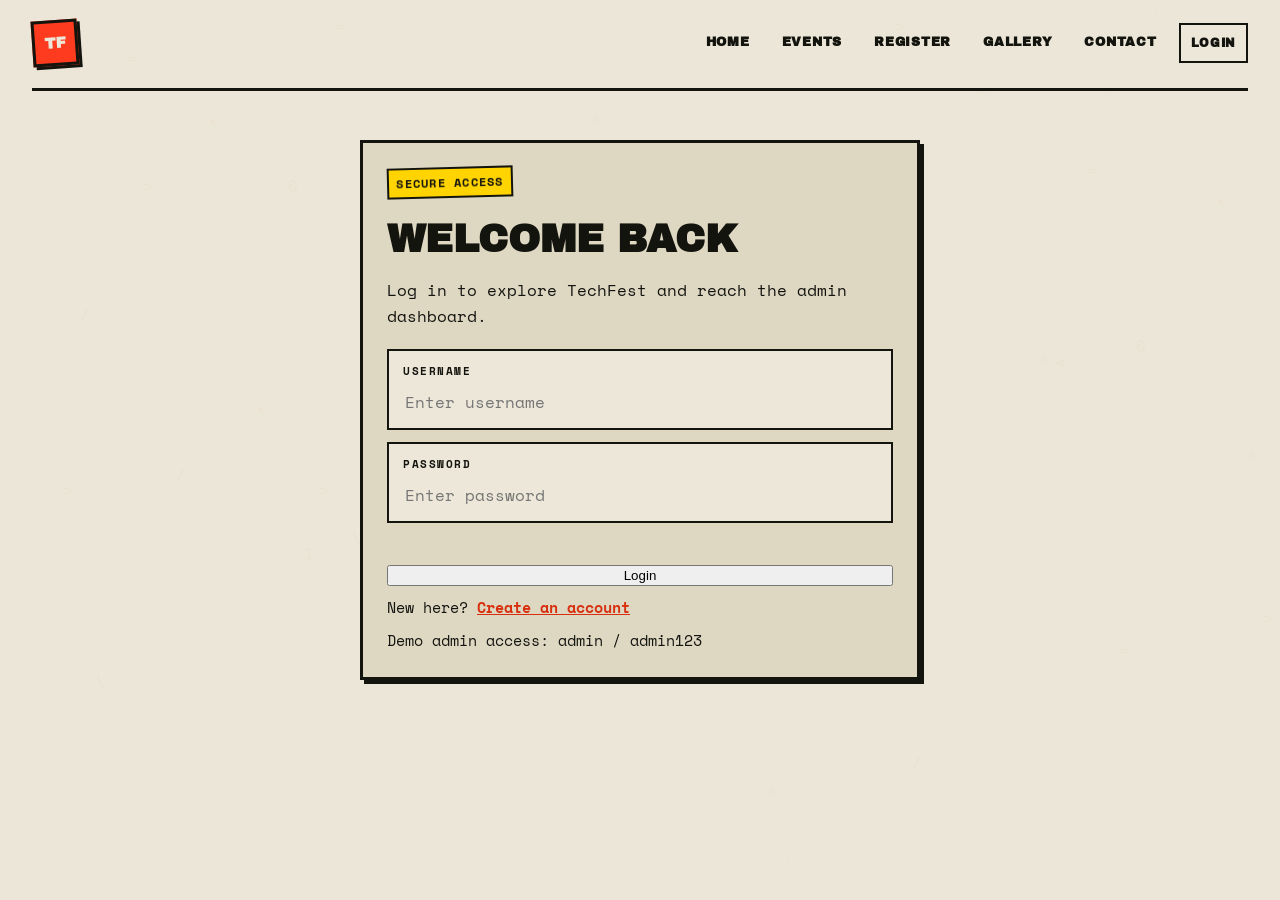
==== commit 65af32b5: "Add login signup admin workflow Co-authored-by: Copilot <223556219+Copilot@users.noreply.github.com>" ====
--- a/index.html
+++ b/index.html
@@ -129,16 +129,8 @@
 
         <div class="welcome-card" data-reveal>
           <p id="welcomeMessage" class="welcome-message">Welcome to TechFest 2026!</p>
-        </div>
-
-        <section class="task-manager" id="taskManager" data-reveal>
-          <h3>Organizer Task Manager</h3>
-          <div class="task-input-row">
-            <input type="text" id="taskInput" placeholder="Enter organizer task" />
-            <button type="button" id="addTask">Add Task</button>
-          </div>
-          <ul id="taskList" class="task-list"></ul>
-        </section>
+          <p id="authSummary" class="auth-summary">Please log in to unlock the full experience.</p>
+        </div>
 
         <a class="preview-card" href="gallery.html" data-reveal>
           <img src="image/event1.jpg" alt="Hackathon arena full of participants" />
--- a/css/style.css
+++ b/css/style.css
@@ -987,4 +987,215 @@
   .preview-caption {
     padding: 12px 16px 16px;
   }
+}
+
+.nav-links .nav-auth-link {
+  display: inline-flex;
+  align-items: center;
+  justify-content: center;
+  margin-left: 4px;
+  background: var(--paper);
+  border: 2px solid var(--ink);
+  color: var(--ink);
+  padding: 7px 10px;
+  font-size: 0.72rem;
+  text-transform: uppercase;
+  letter-spacing: 0.06em;
+}
+
+.nav-links .nav-auth-link:hover {
+  background: var(--accent);
+  color: var(--paper);
+}
+
+.auth-shell {
+  padding-top: 12px;
+}
+
+.auth-page {
+  display: flex;
+  justify-content: center;
+  align-items: center;
+  min-height: 70vh;
+  padding: 32px 0 40px;
+}
+
+.auth-card,
+.panel-card {
+  border: 3px solid var(--ink);
+  background: var(--paper-dim);
+  box-shadow: var(--shadow-hard-sm);
+}
+
+.auth-card {
+  width: min(100%, 560px);
+  padding: 24px;
+}
+
+.auth-card__header h1 {
+  margin: 10px 0 8px;
+  font-size: clamp(1.8rem, 3vw, 2.4rem);
+  text-transform: uppercase;
+}
+
+.auth-card__header p {
+  margin: 0;
+}
+
+.auth-form {
+  display: flex;
+  flex-direction: column;
+  gap: 12px;
+  margin-top: 20px;
+}
+
+.auth-field {
+  display: flex;
+  flex-direction: column;
+  gap: 8px;
+  padding: 12px 14px;
+  background: var(--paper);
+  border: 2px solid var(--ink);
+}
+
+.auth-field span {
+  font-size: 0.68rem;
+  font-weight: 700;
+  letter-spacing: 0.14em;
+  text-transform: uppercase;
+}
+
+.auth-field input {
+  border: none;
+  outline: none;
+  background: transparent;
+  font: inherit;
+  color: var(--ink);
+}
+
+.form-feedback {
+  min-height: 1.2em;
+  margin: 0;
+  font-size: 0.9rem;
+  font-weight: 700;
+  color: var(--accent-dim);
+}
+
+.form-feedback.success {
+  color: #2f7d32;
+}
+
+.form-feedback.error {
+  color: #c62828;
+}
+
+.auth-switch,
+.auth-note {
+  margin: 10px 0 0;
+  font-size: 0.92rem;
+}
+
+.auth-switch a {
+  color: var(--accent-dim);
+  font-weight: 700;
+}
+
+.auth-summary {
+  margin: 8px 0 0;
+  color: #4e4b3c;
+}
+
+.panel-grid {
+  display: grid;
+  grid-template-columns: repeat(2, minmax(0, 1fr));
+  gap: 22px;
+  margin-top: 24px;
+}
+
+.panel-card {
+  padding: 20px;
+}
+
+.panel-card .title-section {
+  display: flex;
+  align-items: center;
+  gap: 10px;
+  border-bottom: 3px solid var(--ink);
+  padding-bottom: 10px;
+  margin-bottom: 14px;
+}
+
+.panel-card .title-section .title {
+  margin: 0;
+  font-size: 1.1rem;
+}
+
+.panel-card .task-input-row {
+  margin-top: 0;
+}
+
+.panel-card .participant-toolbar {
+  display: flex;
+  flex-wrap: wrap;
+  gap: 12px;
+  align-items: center;
+  justify-content: space-between;
+  padding: 0 0 12px;
+}
+
+.panel-card .participant-toolbar input {
+  flex: 1;
+  min-width: 220px;
+  border: 2px solid var(--ink);
+  padding: 10px 12px;
+  font-family: inherit;
+  background: var(--paper);
+}
+
+.panel-card .participant-toolbar button {
+  border: 2px solid var(--ink);
+  background: var(--accent);
+  color: var(--paper);
+  padding: 10px 12px;
+  cursor: pointer;
+  font-family: "Archivo Black", sans-serif;
+  font-size: 0.75rem;
+  text-transform: uppercase;
+}
+
+.panel-card .participant-list {
+  display: flex;
+  flex-direction: column;
+  gap: 10px;
+  padding: 0;
+}
+
+.panel-card .participant-item {
+  display: flex;
+  justify-content: space-between;
+  gap: 12px;
+  align-items: center;
+  border: 2px solid var(--ink);
+  background: var(--paper);
+  padding: 12px 14px;
+}
+
+.panel-card .participant-actions {
+  display: flex;
+  gap: 8px;
+}
+
+.panel-card .participant-actions button {
+  border: 2px solid var(--ink);
+  background: var(--paper-dim);
+  color: var(--ink);
+  padding: 8px 10px;
+  cursor: pointer;
+  font-family: inherit;
+}
+
+@media (max-width: 900px) {
+  .panel-grid {
+    grid-template-columns: 1fr;
+  }
 }
